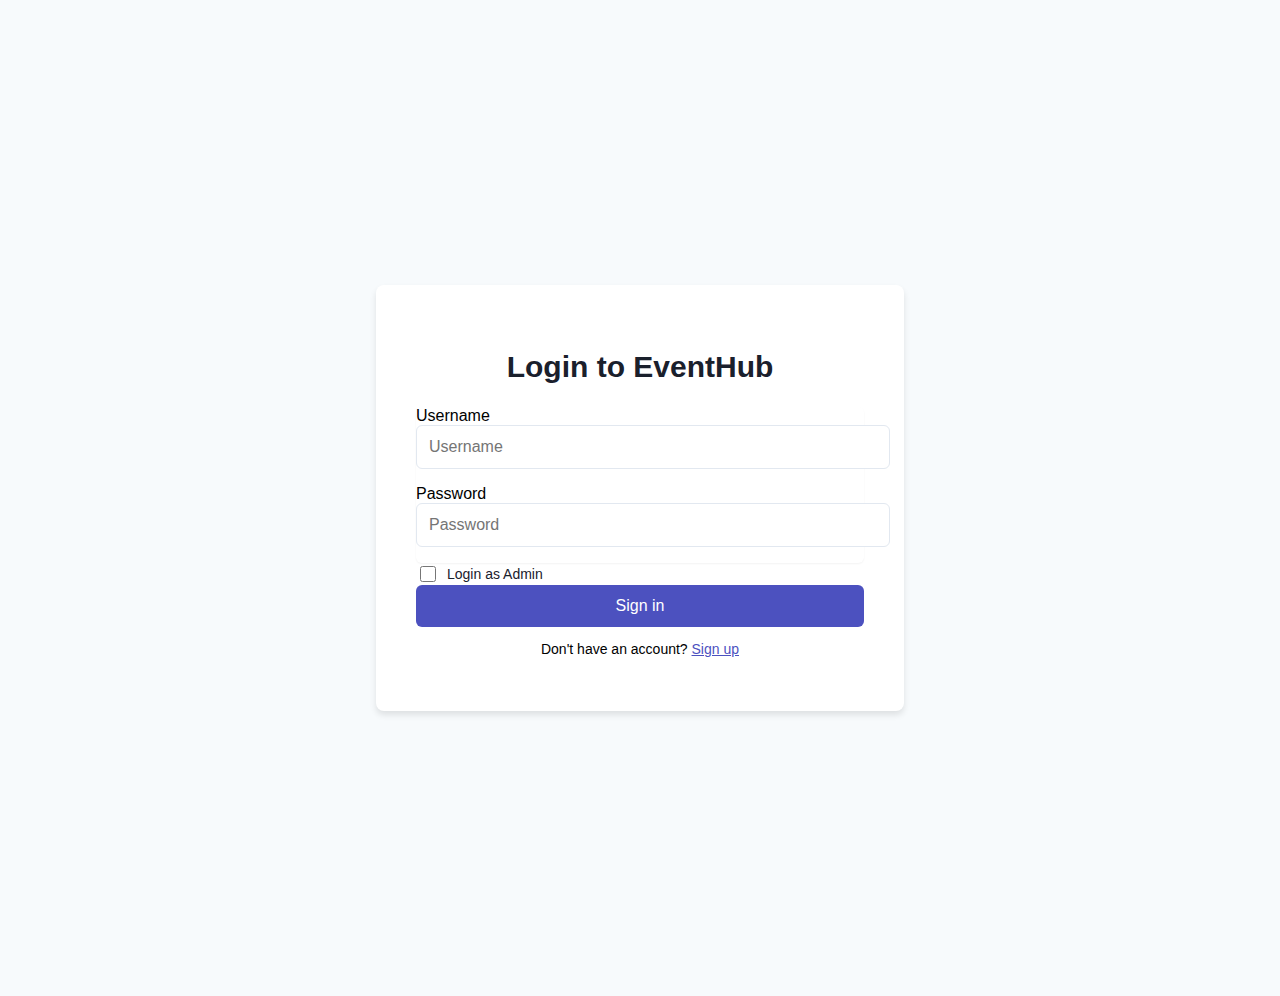
==== src/main/resources/static/index.html @ 7bbcbad9 "second" ====
<!DOCTYPE html>
<html lang="en">
<head>
    <meta charset="UTF-8">
    <meta name="viewport" content="width=device-width, initial-scale=1.0">
    <title>Login to EventHub</title>
    <link rel="stylesheet" href="index.css">
</head>
<body>
<div class="min-h-screen bg-gray-100 flex items-center justify-center py-12 px-4 sm:px-6 lg:px-8">
    <div class="max-w-md w-full space-y-8 bg-white p-10 rounded-lg shadow-md">
        <div>
            <h2 class="text-center text-3xl font-extrabold text-gray-900">Login to EventHub</h2>
        </div>
        <form class="mt-8 space-y-6" onsubmit="handleSubmit(event)">
            <div class="rounded-md shadow-sm -space-y-px">
                <div>
                    <label for="username" class="sr-only">Username</label>
                    <input id="username" name="username" type="text" required class="input-field" placeholder="Username">
                </div>
                <div>
                    <label for="password" class="sr-only">Password</label>
                    <input id="password" name="password" type="password" required class="input-field" placeholder="Password">
                </div>
            </div>

            <div class="flex items-center justify-between">
                <div class="flex items-center">
                    <input type="checkbox" id="admin" class="checkbox">
                    <label for="admin" class="ml-2 text-sm text-gray-900">Login as Admin</label>
                </div>
            </div>

            <div>
                <button type="submit" class="btn">Sign in</button>
            </div>
        </form>
        <p class="mt-2 text-center text-sm text-gray-600">
            Don't have an account? <a href="signup.html" class="text-indigo-600 hover:text-indigo-500">Sign up</a>
        </p>
        <!-- Error message container -->
        <div id="error-message" class="text-red-500 text-center mt-4"></div>
    </div>
</div>

<script>
    async function handleSubmit(event) {
    event.preventDefault();

    const username = document.getElementById('username').value.trim();
    const password = document.getElementById('password').value.trim();

    if (!username || !password) {
        document.getElementById('error-message').textContent = 'Both username and password are required.';
        return;
    }

    try {
        const response = await fetch('http://localhost:8080/api/users/login', {
            method: 'POST',
            headers: { 'Content-Type': 'application/json' },
            body: JSON.stringify({ username, password })
        });

        const data = await response.json();

        if (response.ok) {
            if (data.isAdmin) {
                window.location.href = 'admin.html';
            } else {
                // Store events in localStorage
                localStorage.setItem("events", JSON.stringify(data.events));
                window.location.href = `events.html?ageGroup=${data.ageGroup}`;
            }
        } else {
            document.getElementById('error-message').textContent = data.message || 'Invalid credentials. Please try again.';
        }
    } catch (error) {
        console.error('Error during login:', error);
        document.getElementById('error-message').textContent = 'An error occurred while connecting to the server. Please try again.';
    }
}
</script>
</body>
</html>
---- src/main/resources/static/index.css ----
body {
  font-family: Arial, sans-serif;
  background-color: #f7fafc;
  margin: 0;
  padding: 0;
}

.min-h-screen {
  min-height: 100vh;
}

.bg-gray-100 {
  background-color: #f7fafc;
}

.flex {
  display: flex;
}

.items-center {
  align-items: center;
}

.justify-center {
  justify-content: center;
}

.py-12 {
  padding-top: 3rem;
  padding-bottom: 3rem;
}

.px-4 {
  padding-left: 1rem;
  padding-right: 1rem;
}

.sm\:px-6 {
  padding-left: 1.5rem;
  padding-right: 1.5rem;
}

.lg\:px-8 {
  padding-left: 2rem;
  padding-right: 2rem;
}

.max-w-md {
  max-width: 28rem;
}

.w-full {
  width: 100%;
}

.space-y-8 {
  margin-top: 2rem;
  margin-bottom: 2rem;
}

.bg-white {
  background-color: #ffffff;
}

.p-10 {
  padding: 2.5rem;
}

.rounded-lg {
  border-radius: 0.5rem;
}

.shadow-md {
  box-shadow: 0 4px 6px rgba(0, 0, 0, 0.1);
}

.text-center {
  text-align: center;
}

.text-3xl {
  font-size: 1.875rem;
}

.font-extrabold {
  font-weight: 800;
}

.text-gray-900 {
  color: #1a202c;
}

.mt-8 {
  margin-top: 2rem;
}

.space-y-6 {
  margin-top: 1.5rem;
}

.rounded-md {
  border-radius: 0.375rem;
}

.shadow-sm {
  box-shadow: 0 1px 2px rgba(0, 0, 0, 0.05);
}

.-space-y-px {
  margin-top: -1px;
}

.input-field {
  width: 100%;
  padding: 0.75rem;
  border: 1px solid #e2e8f0;
  border-radius: 0.375rem;
  font-size: 1rem;
  color: #2d3748;
  margin-bottom: 1rem;
}

.input-field:focus {
  outline: none;
  border-color: #4c51bf;
  box-shadow: 0 0 0 1px rgba(78, 98, 234, 0.5);
}

.checkbox {
  height: 1rem;
  width: 1rem;
  border-radius: 0.25rem;
  border: 1px solid #e2e8f0;
  background-color: #edf2f7;
}

.checkbox:checked {
  background-color: #4c51bf;
  border-color: #4c51bf;
}

.ml-2 {
  margin-left: 0.5rem;
}

.text-sm {
  font-size: 0.875rem;
}

.text-indigo-600 {
  color: #4c51bf;
}

.text-indigo-600:hover {
  color: #434190;
}

.btn {
  display: inline-block;
  width: 100%;
  padding: 0.75rem 1.5rem;
  border: none;
  background-color: #4c51bf;
  color: white;
  text-align: center;
  border-radius: 0.375rem;
  font-size: 1rem;
  cursor: pointer;
}

.btn:hover {
  background-color: #434190;
}
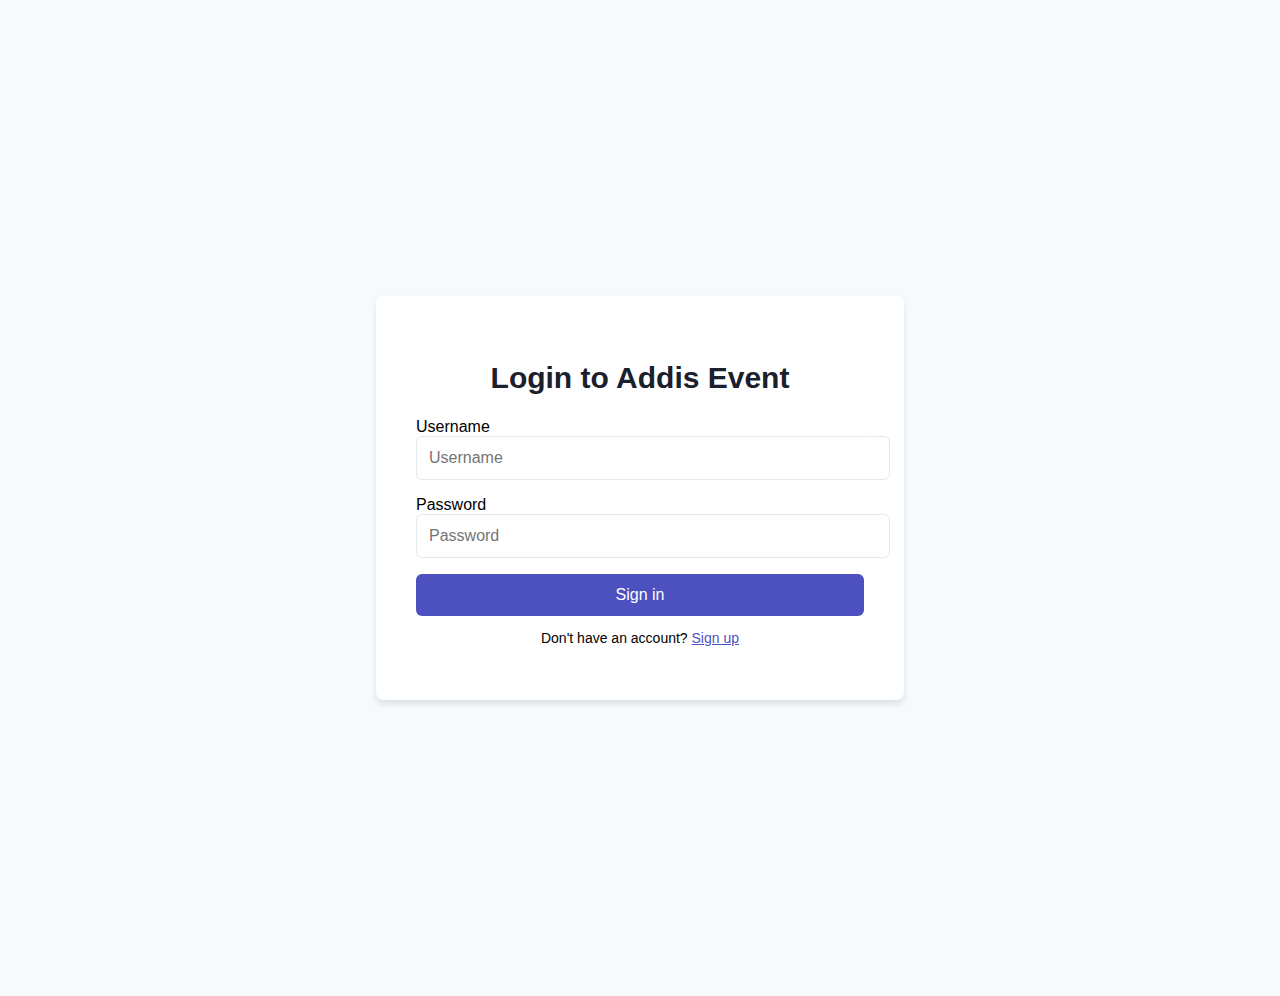
==== commit bad7c4b9: "Updated index and signup pages, added uploads folder" ====
--- a/src/main/resources/static/index.html
+++ b/src/main/resources/static/index.html
@@ -10,7 +10,7 @@
 <div class="min-h-screen bg-gray-100 flex items-center justify-center py-12 px-4 sm:px-6 lg:px-8">
     <div class="max-w-md w-full space-y-8 bg-white p-10 rounded-lg shadow-md">
         <div>
-            <h2 class="text-center text-3xl font-extrabold text-gray-900">Login to EventHub</h2>
+            <h2 class="text-center text-3xl font-extrabold text-gray-900">Login to Addis Event</h2>
         </div>
         <form class="mt-8 space-y-6" onsubmit="handleSubmit(event)">
             <div class="rounded-md shadow-sm -space-y-px">
@@ -24,12 +24,6 @@
                 </div>
             </div>
 
-            <div class="flex items-center justify-between">
-                <div class="flex items-center">
-                    <input type="checkbox" id="admin" class="checkbox">
-                    <label for="admin" class="ml-2 text-sm text-gray-900">Login as Admin</label>
-                </div>
-            </div>
 
             <div>
                 <button type="submit" class="btn">Sign in</button>
